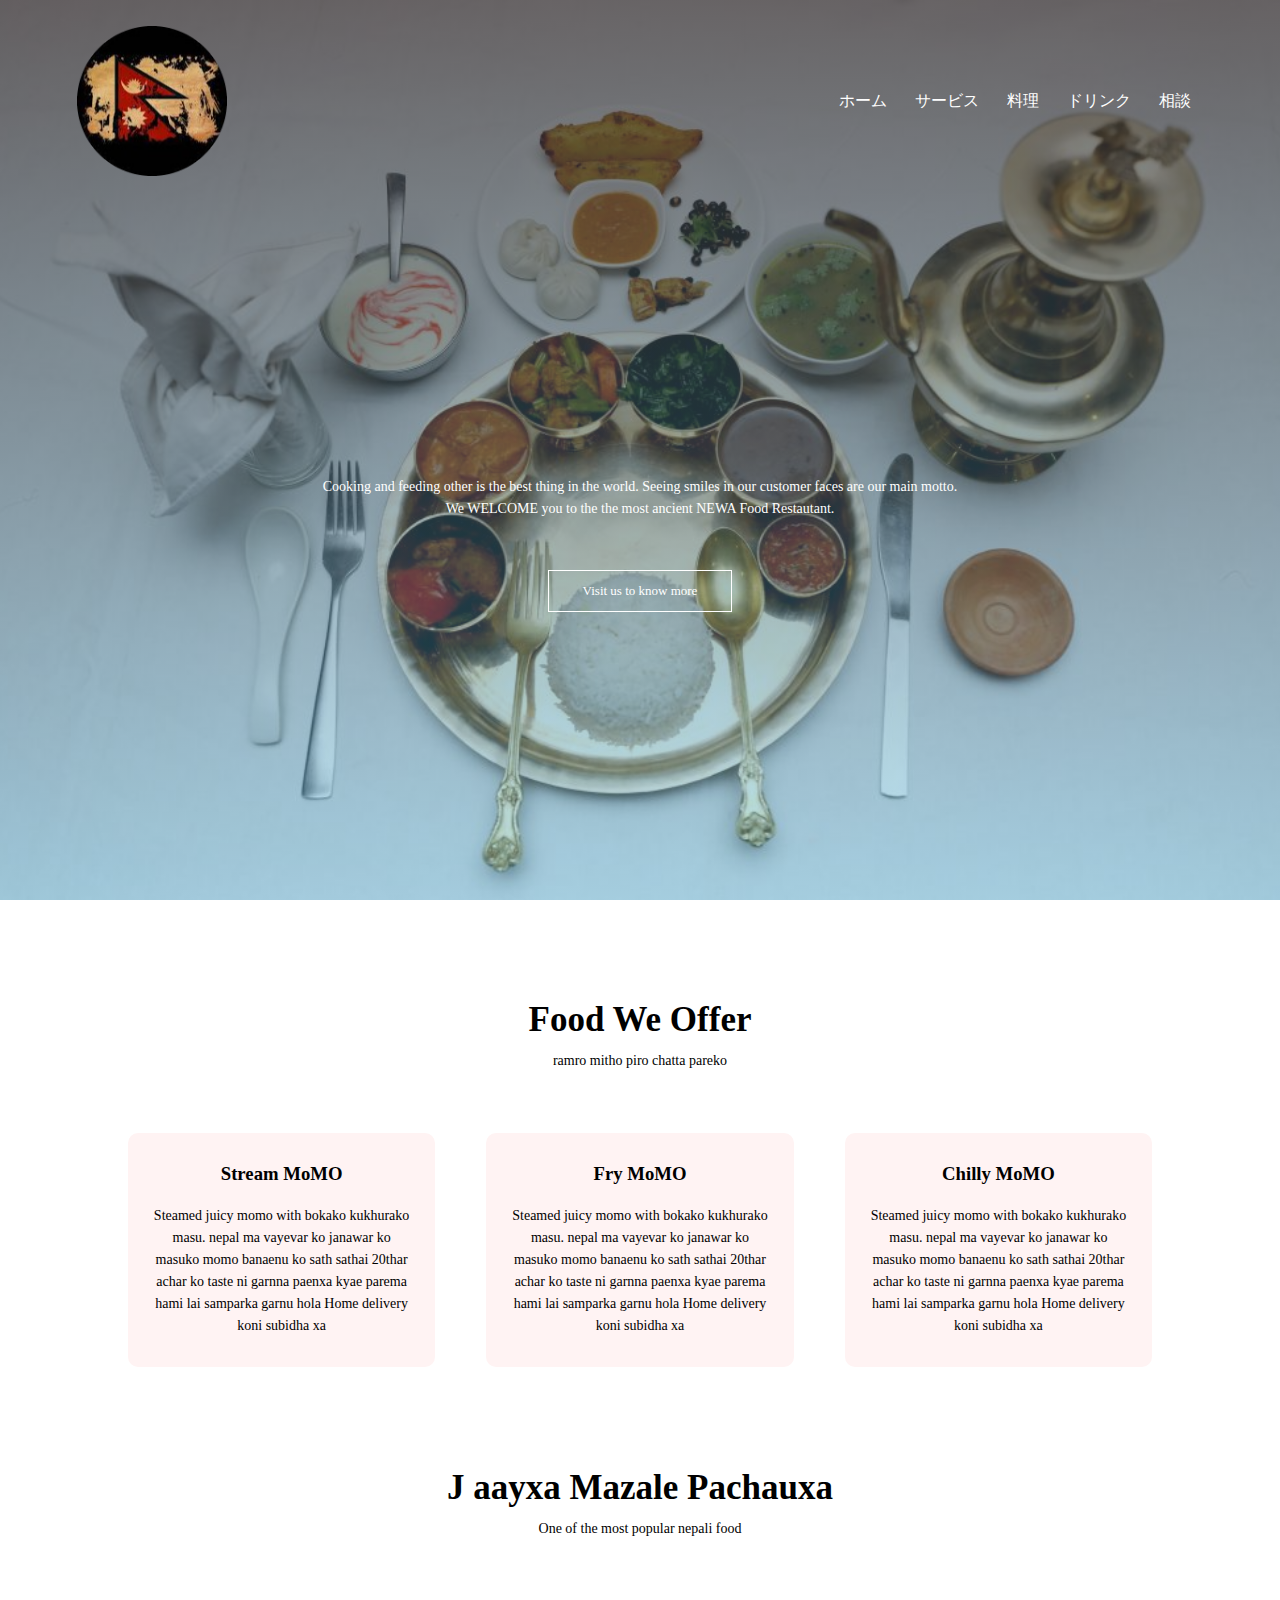
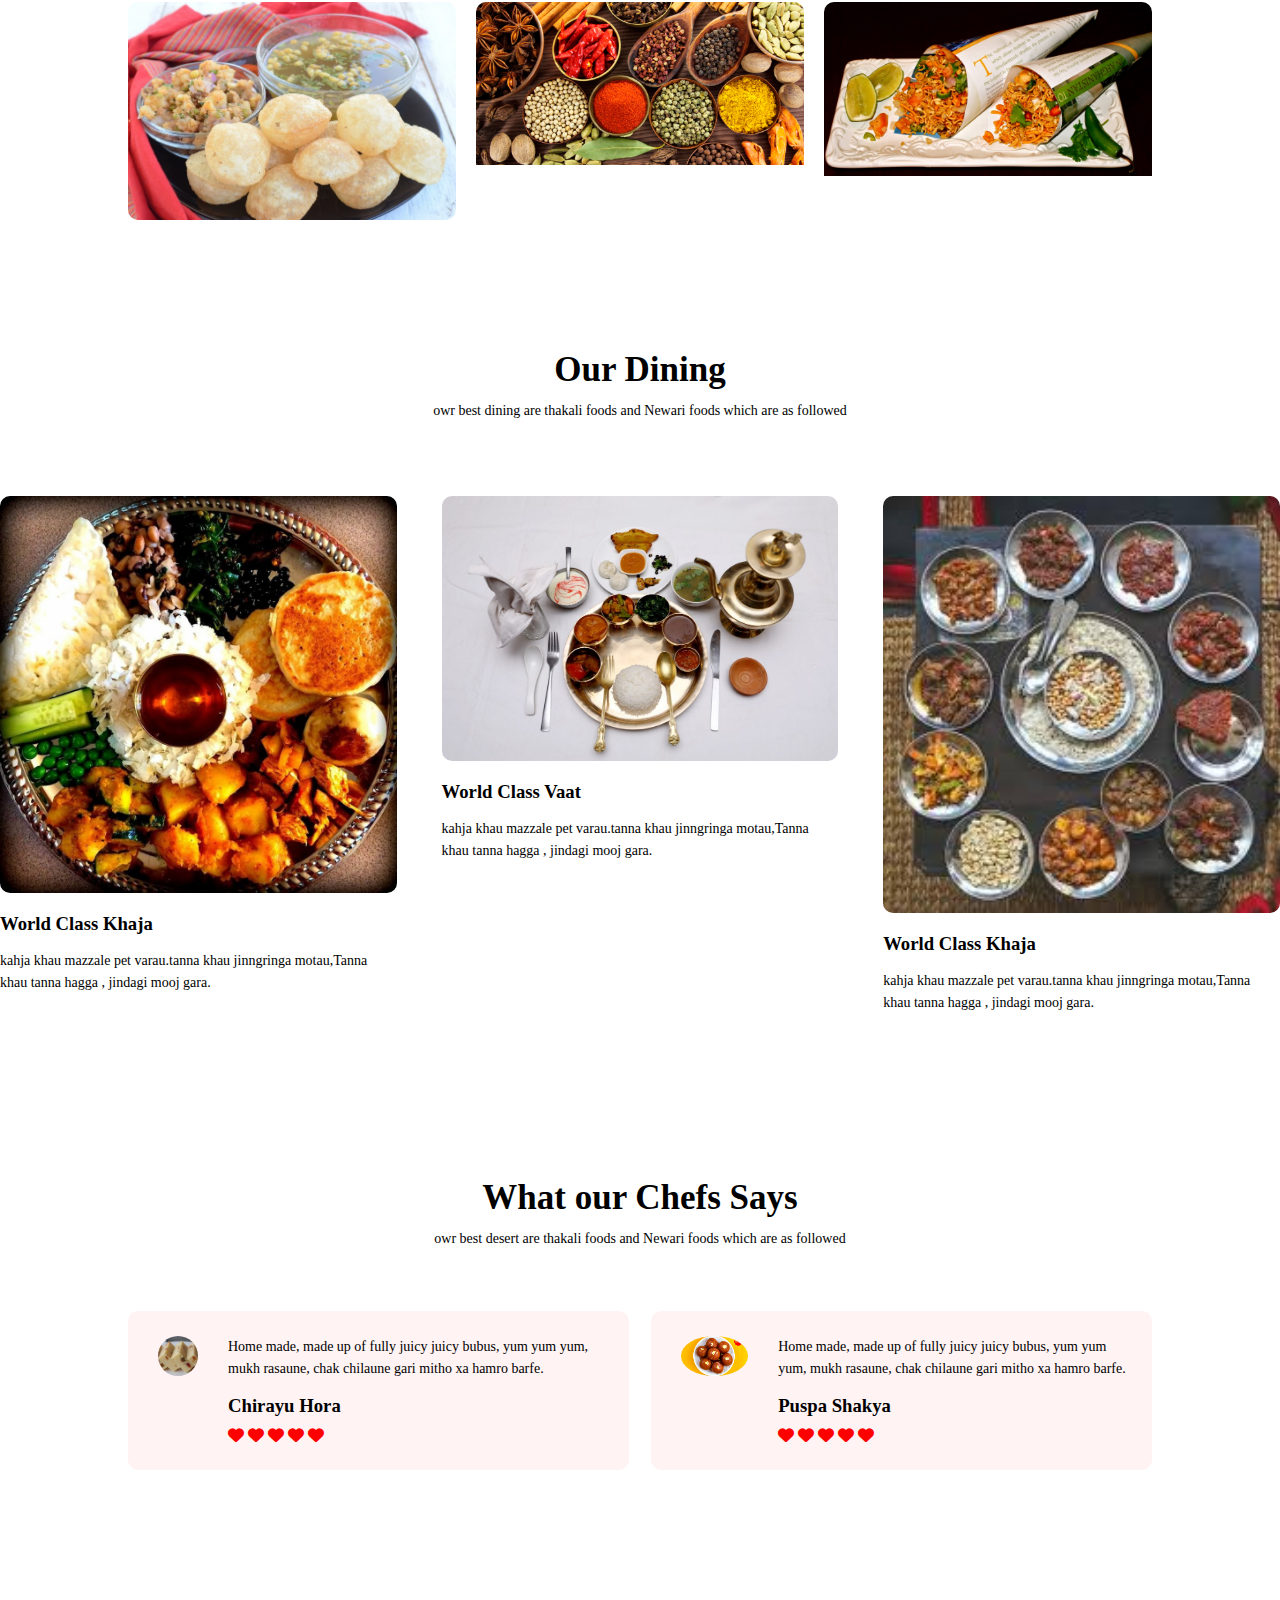
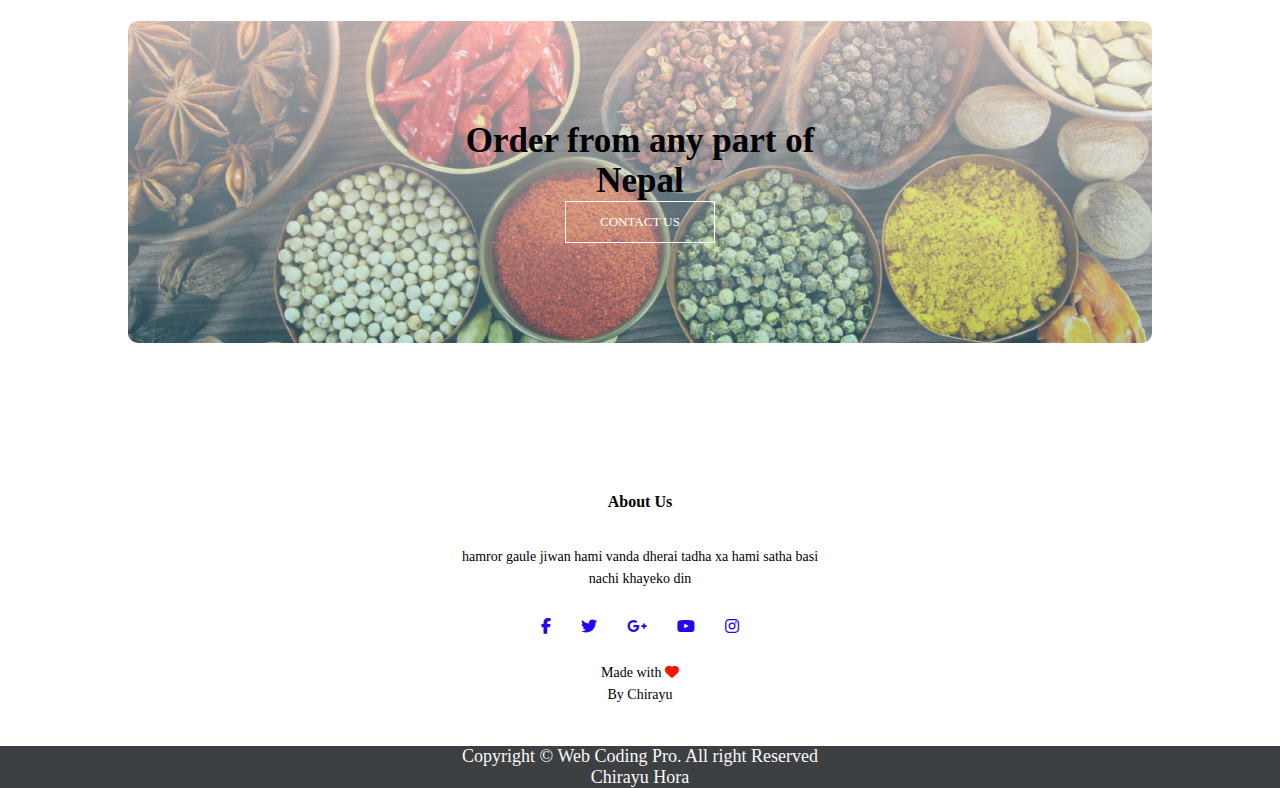
==== index.html @ 103943e0 "Add files via upload" ====
<!DOCTYPE html>
<html>
   <head>
    <meta name="viewport" content="with=device-width,initial-scale=1.0">
    <title>レストラン</title>
    <link rel ="stylesheet" href="style.css">
    <link rel="preconnect" href="https://fonts.googleapis.com">
    <link rel="preconnect" href="https://fonts.gstatic.com" crossorigin>
    <link href="https://fonts.googleapis.com/css2?family=Alumni+Sans+Collegiate+One&family
    =Dancing+Script:wght@400;700&family=DynaPuff:wght@400;700&di
    splay=swap" rel="stylesheet"> 

    <link rel="stylesheet" href="https://cdnjs.cloudflare.com/ajax/libs/font-awesome/6.1.2/css/all.min.css">
</head>
<body>
    <section class="header">
        <nav>
            <a href="index.html">
                <img src ="images/111.png"></a>
                <div class ="nav-links" id="navLinks">
                <i class="fa fa-times" onclick="hideMenu()"></i>  
                    <ul>
                    <li><a href="index.html">ホーム</a></li>
                    <li><a href="service.html">サービス</a></li>
                    <li><a href="foods.html">料理</a></li>
                    <li><a href="drinks.html">ドリンク</a></li>
                    <li><a href="contact.html">相談</a></li>
                    </ul>

                </div>
                <i class="fa fa-bars" onclick="showMenu()"></i>
        </nav>
<div class="text-box">
    <h1>ネパールの最高ダイニング<span></span></h1>
    <h1>&emsp;&emsp; MISTRO屋<span></span></h1>
    <p>Cooking and feeding other is the best thing in the world.
        Seeing smiles in our customer faces are our main motto.
        <br> We WELCOME you to the the most ancient NEWA Food Restautant.
    </p>    
        <a href="contact.html"class="hero-btn">Visit us to know more</a>
    
     </section>
<!---------Food we offer------------>
    <section class = "foodweoffer">
        <h1>Food We Offer</h1>
        <p>ramro mitho piro chatta pareko</p>

        <div class="row">
            <div class="momo">
                <h3>Stream MoMO</h3>
                <p>Steamed juicy momo with bokako kukhurako masu. nepal ma vayevar ko 
                    janawar ko masuko momo banaenu ko sath sathai 20thar achar ko taste ni garnna paenxa
                    kyae parema hami lai samparka garnu hola Home delivery koni subidha xa
                </p>
            </div>
        
            <div class="momo">
                <h3>Fry MoMO</h3>
                <p>Steamed juicy momo with bokako kukhurako masu. nepal ma vayevar ko 
                    janawar ko masuko momo banaenu ko sath sathai 20thar achar ko taste ni garnna paenxa
                    kyae parema hami lai samparka garnu hola Home delivery koni subidha xa
                </p>
            </div>
        
            <div class="momo">
                <h3>Chilly MoMO</h3>
                <p>Steamed juicy momo with bokako kukhurako masu. nepal ma vayevar ko 
                    janawar ko masuko momo banaenu ko sath sathai 20thar achar ko taste ni garnna paenxa
                    kyae parema hami lai samparka garnu hola Home delivery koni subidha xa
                </p>
            </div>
        </div>

    </section>
    <!-------Chowmin----->
    <section class ="Chowmin">
        <h1>J aayxa Mazale Pachauxa</h1>
        <p>One of the most popular nepali food</p>

        <div class="row">
            <div class ="Chowmin-col">
                <img src ="images/panipuri.jpg">
                <div class="layer">
                    <h3>Pani Puri</h3>

                </div>
            </div>
            <div class ="Chowmin-col">
                <img src ="images/spices.jpg">
                <div class="layer">
                    <h3>Ingredients</h3>

                </div>
            </div>
            <div class ="Chowmin-col">
                <img src ="images/chatpat.JPG">
                <div class="layer">
                    <h3>Chatpate</h3>

                </div>
            </div>
        </div>

    </section>
<!-------Dinner------>
<section class="Dinner">
   <h1>Our Dining</h1>
   <p>owr best dining are thakali foods and Newari foods which are as followed</p>
   
   <div class="row">
    <div class="Dinner-col">
        <img src="images/khaja.jpg">
        <h3>World Class Khaja</h3>
        <p>kahja khau mazzale pet varau.tanna khau jinngringa 
            motau,Tanna khau tanna hagga , jindagi mooj gara.</p>
     </div>
     <div class="Dinner-col">
        <img src="images/1.jpg">
        <h3>World Class Vaat</h3>
        <p>kahja khau mazzale pet varau.tanna khau jinngringa 
            motau,Tanna khau tanna hagga , jindagi mooj gara.</p>
     </div>
     <div class="Dinner-col">
        <img src="images/newariset.jpg">
        <h3>World Class Khaja</h3>
        <p>kahja khau mazzale pet varau.tanna khau jinngringa 
            motau,Tanna khau tanna hagga , jindagi mooj gara.</p>
     </div>
   </div>
</section>
<!------chef---->
<section class="Chef">
    <h1>What our Chefs Says</h1>
    <p>owr best desert are thakali foods and Newari foods which are as followed</p>
     
    <div class="row">
        <div class="Chef-col">
            <img src ="images/barfee.jpeg">
            <div>
                <p>Home made, made up of fully juicy juicy bubus, yum yum yum, mukh
                    rasaune, chak chilaune gari mitho xa hamro barfe.
                </p>
                <h3>Chirayu Hora</h3>
                <i class="fa fa-heart"></i>
                <i class="fa fa-heart"></i>
                <i class="fa fa-heart"></i>
                <i class="fa fa-heart"></i>
                <i class="fa fa-heart"></i>
            </div>
        </div>
            <div class="Chef-col">
                <img src ="images/lamonn.jpg">
                <div>
                    <p>Home made, made up of fully juicy juicy bubus, yum yum yum, mukh
                        rasaune, chak chilaune gari mitho xa hamro barfe.
                    </p>
                    <h3>Puspa Shakya</h3>
                    <i class="fa fa-heart"></i>
                    <i class="fa fa-heart"></i>
                    <i class="fa fa-heart"></i>
                    <i class="fa fa-heart"></i>
                    <i class="fa fa-heart"></i>
                </div> 
           </div> 

    </div>
</section>

<!---Call to Action----->
<section class="cta">
    <h1>Order from any part of<br> Nepal </h1>
    <a href=""class="hero-btn">CONTACT US</a>

</section>
<!---footer----->
<section class="footer">
    <h4>About Us</h4>
    <p>hamror gaule jiwan hami vanda dherai tadha xa hami satha basi<br> nachi khayeko din
    </p>
    <div class="icons">
    
            <a href="https://www.facebook.com/chirayuh/"> <i class="fab fa-facebook-f"></i></a>
            <a href="https://twitter.com/Chirayu9841"> <i class="fab fa-twitter"></i></a>
            <a href="https://www.facebook.com/chirayuh/"> <i class="fab fa-google-plus-g"> </i></a>
            <a href="https://www.youtube.com/channel/UCudyOXUIsmxEeYzGshLAMEg"><i class="fab fa-youtube"></i></a>
            <a href="https://www.instagram.com/chirayu_hora/"> <i class="fab fa-instagram"></i></a>
        
    </div>
    <p>Made with <i class="fa fa-heart"></i><b><br>By Chirayu</b></p>
</section>
<div class="end">
    Copyright &copy; Web Coding Pro. All right Reserved<br>Chirayu Hora
</div>


<!-------JavaScript for toggle menu------->
    <script>
        var navLinks = document.getElementById("navLinks");
        function showMenu(){
            navLinks.style.right = "0";
        }
        function hideMenu(){
            navLinks.style.right = "-200px";
        }
    </script>
</body>
</html>
---- style.css ----
*{

    margin: 0;
    padding: 0;
   
    font-family: 'Dancing Script', cursive;
}
.header{
    min-height: 100vh;
    width: 100%;
    background-image: linear-gradient(
        rgba(53, 48, 48, 0.7),rgba(77, 191, 229, 0.359)),url(images/1.jpg);
        background-position: center;
        background-size: cover;
        position: relative;
}
nav{
    display: flex;
    padding: 2% 6%;
    justify-content: space-between;
    align-items: center;
}
nav img{
    width: 150px;
}
.nav-links{
    flex: 1;
    text-align: right;
}
.nav-links ul li{
    list-style: square;
    display: inline-block;
    padding: 8px 12px;
    position: relative;
}
.nav-links ul li a{  
     color: #fff;
     text-decoration: none;
     font-size: 16px;
}
.nav-links ul li::after{
    content: "";
    width:0%;
    height: 2px;
    background: #eee8e8;
    display: block;
    margin: auto;
    transition: 0.5s;
}
.nav-links ul li:hover::after{
    width:100%;
}
.text-box{
    width:90%;
    color:rgb(234, 32, 32);
    position: absolute;
    top:50%;
    left:50%;
    transform: translate(-50%,-50%);
    text-align: center;
}
.text-box h1{
    top: 50%;
    left: 30%;
    width: 90%;
    height: 10%;
    width: fit-content;
    font-size:62px;
    color:transparent;
    position: relative;
    animation:text_reavel .5s ease forwards;
    animation-delay: 1.7s;
}
.text-box h1 span{
    position: absolute;
    top: 50%;
    left: 100%;
    width: 90;
    height: 100%;
    transform: translate(-50%,-50%);
    background-color: hsl(357, 95%, 50%);
    animation: text_reveal_box 1s ease;
    animation-delay: 0.5s;
}

@keyframes text_reveal_box{
    50%{
        width:100%;
        left:0;
    }
    100%{
        width:0;
        left: 100%
    }
}
@keyframes text_reavel{
    100%{
        color:white;
    }
}

.text-box p{
    margin: 10px 0 40px;
    font-size: 14px;
    color:#fff;
}
.hero-btn{
    display: inline-block;
    text-decoration: none;
    color: #fff;
    border: 1px solid #fff;
    padding: 12px 34px;
    font-size:13px;
    background:transparent;
    position:relative;
    cursor: pointer;
}
.hero-btn:hover{
    border:1px solid;
    background-color: #f61303;
    transition: 0.5s;
}
nav .fa{
    display:none;
}
@media(max-width: 700px){
    .text-box h1{
        font-size:20px;
    }
    .nav-links ul li{
        display: block;
    }
    .nav-links{
        position: absolute;
        background: #3c4042;
        height:100vh;
        width:200px;
        top:0;
        right:-200px;
        text-align:left;
        z-index:2;
        transition: 1s;
    }
 nav .fa{
    display: block;
    color:#fff;
    margin:10px;
    font-size:22px;
    cursor: pointer;
 }
 .nav-links ul{
    padding:20px;
 }
}
/*---food we offer---!>*/
.foodweoffer{
    width:80%;
    margin: auto;
    text-align: center;
    padding-top: 100px;
}
h1{
    font-size:35px;
    font-weight:600;
}

p{
    color:rgb(0, 0, 0);
    font-size:14px;
    font-weight: 300;
    line-height: 22px;
    padding: 10px;
}
.row{
    margin-top: 5%;
    display: flex;
    justify-content: space-between;
}
.momo{
    flex-basis:30%;
    background: #fff3f3;
    border-radius:10px;
    margin-bottom:5%;
    padding:20px 12px;
    box-sizing:border-box;
}
h3{
    text-align: center;
    font-weight: 600;
    margin: 10px 0;
}
.momo:hover{
    box-shadow:0 0 20px 0px rgba(1, 1, 1, 1);
}
@media(max-width:700px){
    .row{
        flex-direction: column;
    }
}
.Chowmin{
    width:80%;
    margin:auto;
    text-align: center;
    padding-top: 50px;
}
.Chowmin-col{
    flex-basis:32%;
    border-radius:10px;
    margin-bottom: 30px;
    position:relative;
    overflow: hidden;
}
.Chowmin-col img{
    width:100%;
    display: block;
}
.layer{
    background:transparent;
    height:100%;
    width: 100%;
    position: absolute;
    top: 0;
    left: 0;
    transition:1s;
}
.layer:hover{
    background:rgb(173, 230, 236) ;
}
.layer h3{
    width:100%;
    font-weight: 500;
    color:#fff;
    font-size: 26px;
    bottom:0;
    left:50%;
    transform: translateX(-50%);
    position: absolute;
    opacity:0;
    transition: 0.5s;
}
.layer:hover h3{
    bottom: 49%;
    opacity: 1;

}
/*==Dining*/
.Dinner{
    width: 80;
    text-align: center;
    padding-top: 100px;

}
.Dinner-col{
    flex-basis: 31%;
    border-radius: 10px;
    margin-bottom: 5%;
    text-align: left;
}

.Dinner-col img{
    width: 100%;
    border-radius: 10px;
}
.Dinner-col p{
    padding: 0;
}
.Dinner-col h3{
    margin-top:16px;
    margin-bottom:15px;
    text-align: left;
}
.Chef{
    width: 80%;
    margin:auto;
    padding-top:100px;
    text-align:center;
}
.Chef-col{
    flex-basis: 44%;
    border-radius: 10px;
    margin-bottom: 5%;
    text-align: left;
    background:#fff3f3;
    padding:25px;
    cursor:pointer;
    display:flex;
}
.Chef-col img{
    height: 40px;
    margin-left: 5px;
    margin-right: 30px;
    border-radius: 50%;
}

.Chef-col p{
    padding:0;
}
.Chef-col h3{
   margin-top: 15px;
   text-align: left;
}
.Chef-col .fa{
  color: red;
}
@media(max-width:700px){
    .Chef-col img{
        margin-left:0px;
        margin-right: 10px;
    
}
}
/*call to action----*/
.cta{
    margin:100px auto;
    width: 80%;
    background-image: linear-gradient(rgba(249, 242, 242, 0.7),rgba(77, 191, 229, 0.359)),url(images/spices.jpg);
    background-position: center;
    background-size: cover;
    border-radius: 10px;
    text-align: center;
    padding:100px 0;
}
.cta hr{
    color: #fff;
    margin-bottom: 40px;
    padding:0;

}
@media(max-width:700px){
    .cta h1{
        font-size:24px;
    }
}
/*------------footter------*/
.footer{
    width:100%;
    text-align:center;
    padding:30px 0;
}
.footer h4{
    margin-bottom: 25px;
    margin-top:20px;
    font-weight:600;
}
.icons .fab{
   color:#2506f2;
   margin:0 13px;
   cursor: pointer;
   padding: 18px 0;
}
.fa-heart{
    color:#f61303;
}
.end{
    width:100%;
    text-align:center;
    font-size: 18px;
    color:#fdf8f8;
    background-color: #3c4042;

}
/*-----------------------------------SERVICES-------------------------------------*/


.service{
    min-height: 100vh;
    width: 100%;
    background-image: linear-gradient(
        rgb(53, 48, 48, 0.7),rgba(77, 191, 229, 0.359)),url(images/spices3.jpg);
        background-position: center;
        background-size: cover;
        position: relative;
}
/*-----------------------------------CONTACT-------------------------------------*/
.contact{
min-height: 100vh;
width: 100%;
background-image: linear-gradient(
    rgba(53, 48, 48, 0.7),rgba(77, 191, 229, 0.359)),url(images/sweet\ set.jpg);
    background-position: center;
    background-size: cover;
    position: relative;
}
/*-----------------------------------CONTACT-------------------------------------*/
.drinks{
    min-height: 100vh;
    width: 100%;
    background-image: linear-gradient(
        rgba(53, 48, 48, 0.7),rgba(77, 191, 229, 0.359)),url(images/raksi.jpeg);
        background-position: center;
        background-size: cover;
        position: relative;
    }
    /*-----------------------------------CONTACT-------------------------------------*/
.food{
    min-height: 100vh;
    width: 100%;
    background-image: linear-gradient(
        rgba(53, 48, 48, 0.7),rgba(77, 191, 229, 0.359)),url(images/kha.jpeg);
        background-position: center;
        background-size: cover;
        position: relative;
    }
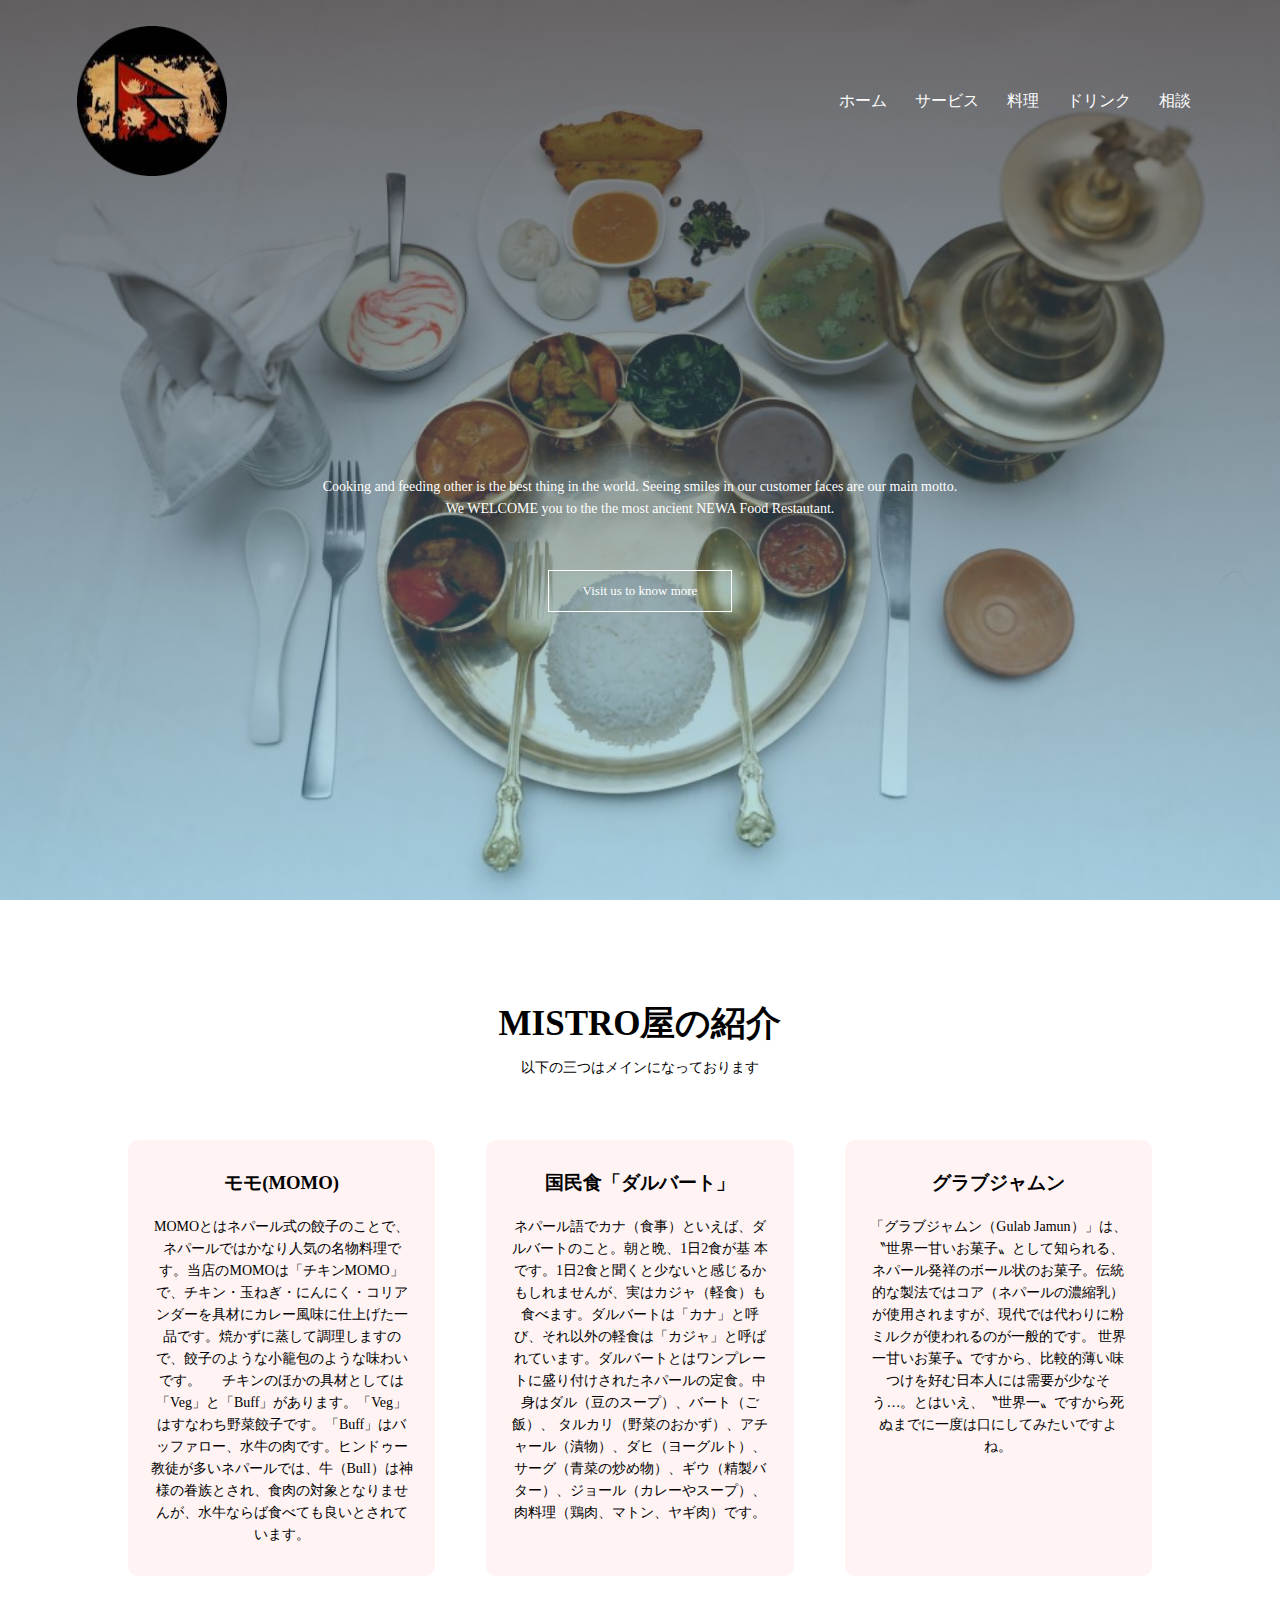
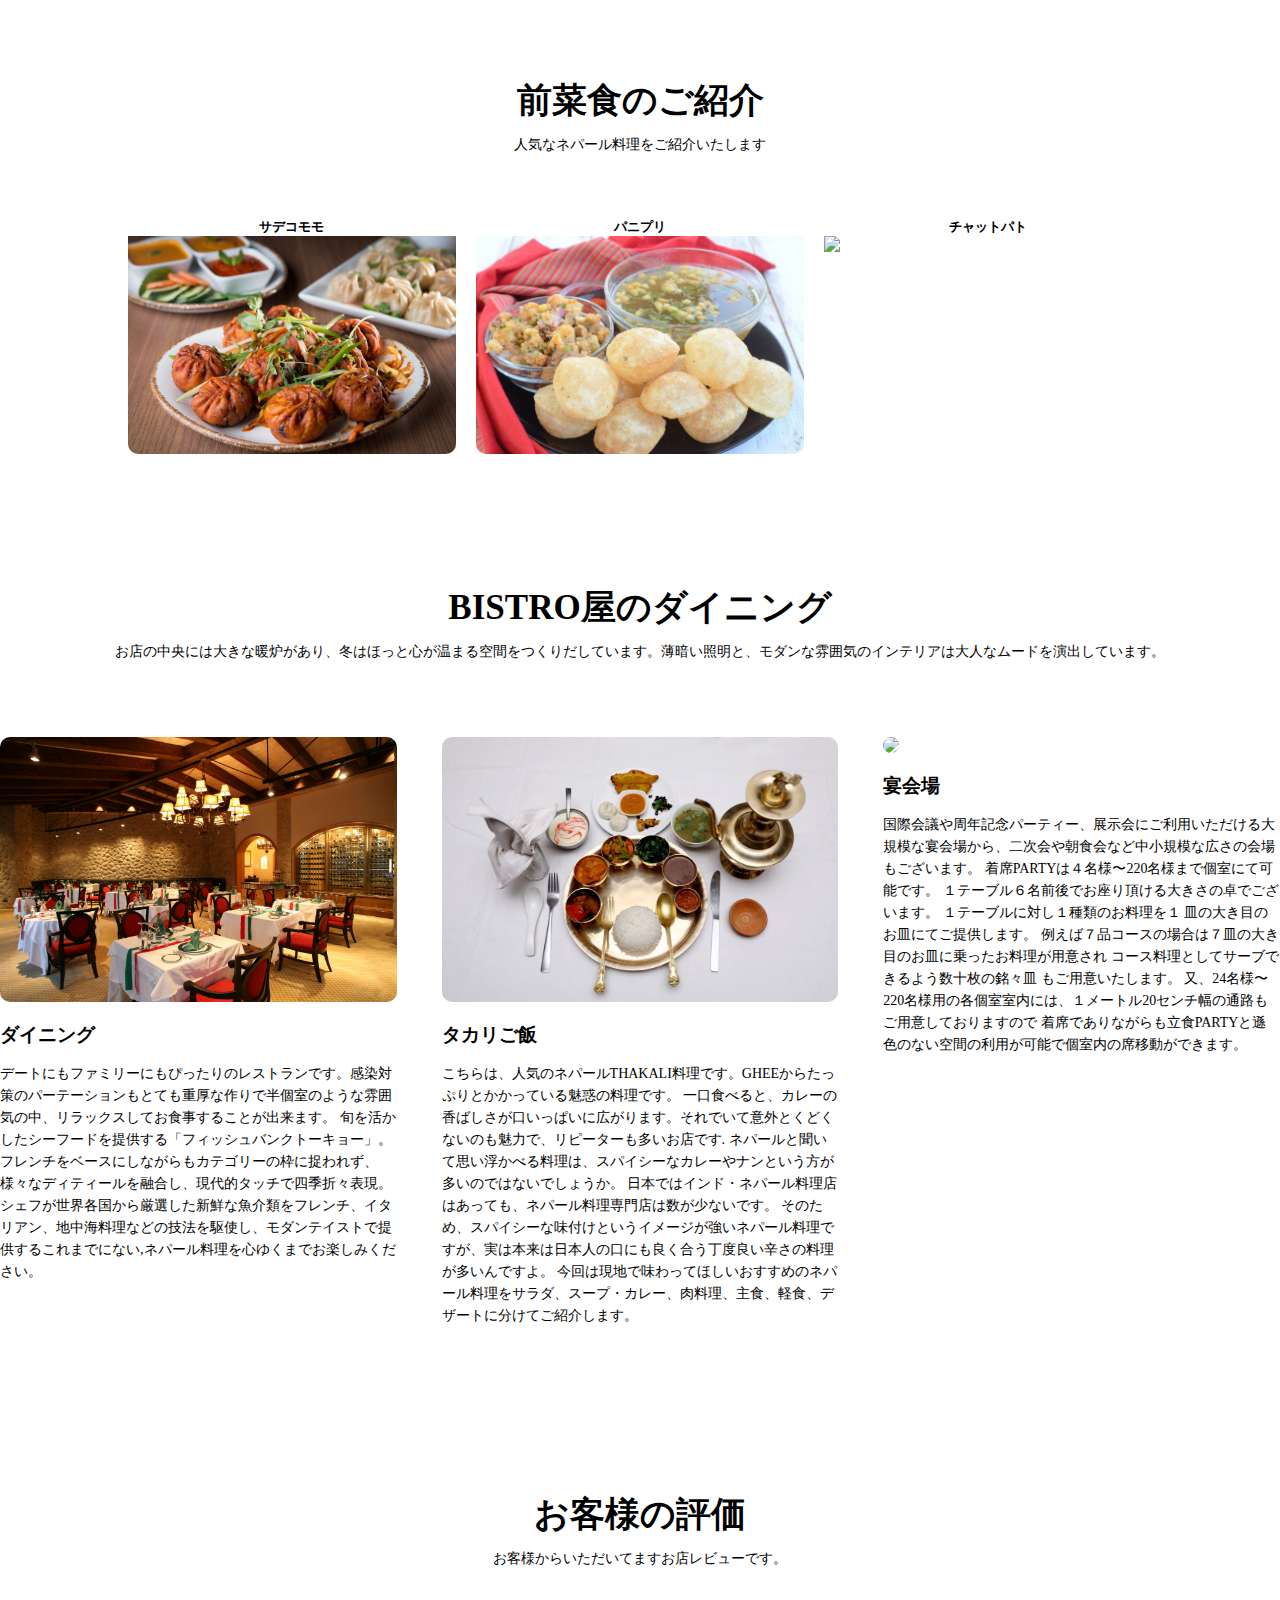
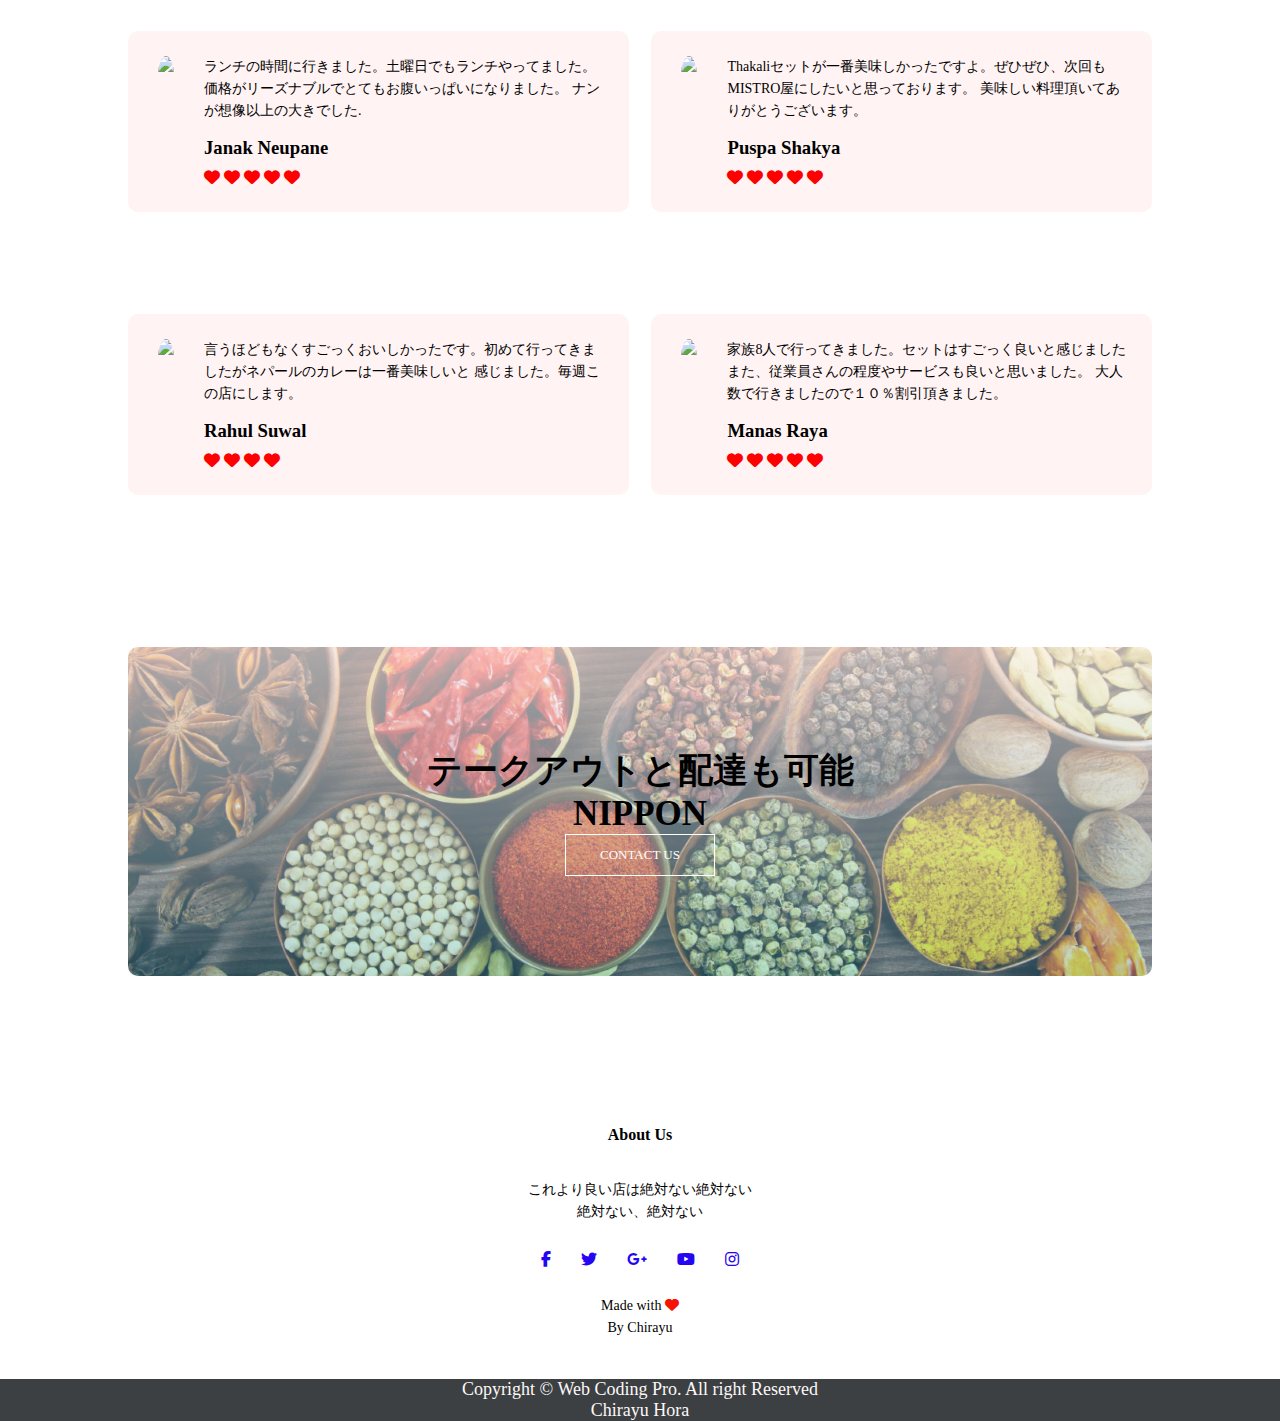
==== commit 1bc8d289: "Update index.html" ====
--- a/index.html
+++ b/index.html
@@ -42,31 +42,30 @@
      </section>
 <!---------Food we offer------------>
     <section class = "foodweoffer">
-        <h1>Food We Offer</h1>
-        <p>ramro mitho piro chatta pareko</p>
+        <h1>MISTRO屋の紹介</h1>
+        <p>以下の三つはメインになっております</p>
 
         <div class="row">
             <div class="momo">
-                <h3>Stream MoMO</h3>
-                <p>Steamed juicy momo with bokako kukhurako masu. nepal ma vayevar ko 
-                    janawar ko masuko momo banaenu ko sath sathai 20thar achar ko taste ni garnna paenxa
-                    kyae parema hami lai samparka garnu hola Home delivery koni subidha xa
+                <h3>モモ(MOMO)</h3>
+                <p>MOMOとはネパール式の餃子のことで、ネパールではかなり人気の名物料理です。当店のMOMOは「チキンMOMO」で、チキン・玉ねぎ・にんにく・コリアンダーを具材にカレー風味に仕上げた一品です。焼かずに蒸して調理しますので、餃子のような小籠包のような味わいです。
+　
+                    チキンのほかの具材としては「Veg」と「Buff」があります。「Veg」はすなわち野菜餃子です。「Buff」はバッファロー、水牛の肉です。ヒンドゥー教徒が多いネパールでは、牛（Bull）は神様の眷族とされ、食肉の対象となりませんが、水牛ならば食べても良いとされています。
                 </p>
             </div>
         
             <div class="momo">
-                <h3>Fry MoMO</h3>
-                <p>Steamed juicy momo with bokako kukhurako masu. nepal ma vayevar ko 
-                    janawar ko masuko momo banaenu ko sath sathai 20thar achar ko taste ni garnna paenxa
-                    kyae parema hami lai samparka garnu hola Home delivery koni subidha xa
+                <h3>国民食「ダルバート」</h3>
+                <p>ネパール語でカナ（食事）といえば、ダルバートのこと。朝と晩、1日2食が基
+                    本です。1日2食と聞くと少ないと感じるかもしれませんが、実はカジャ（軽食）も食べます。ダルバートは「カナ」と呼び、それ以外の軽食は「カジャ」と呼ばれています。ダルバートとはワンプレートに盛り付けされたネパールの定食。中身はダル（豆のスープ）、バート（ご飯）、
+                    タルカリ（野菜のおかず）、アチャール（漬物）、ダヒ（ヨーグルト）、サーグ（青菜の炒め物）、ギウ（精製バター）、ジョール（カレーやスープ）、肉料理（鶏肉、マトン、ヤギ肉）です。
                 </p>
             </div>
         
             <div class="momo">
-                <h3>Chilly MoMO</h3>
-                <p>Steamed juicy momo with bokako kukhurako masu. nepal ma vayevar ko 
-                    janawar ko masuko momo banaenu ko sath sathai 20thar achar ko taste ni garnna paenxa
-                    kyae parema hami lai samparka garnu hola Home delivery koni subidha xa
+                <h3>グラブジャムン</h3>
+                <p>「グラブジャムン（Gulab Jamun）」は、〝世界一甘いお菓子〟として知られる、ネパール発祥のボール状のお菓子。伝統的な製法ではコア（ネパールの濃縮乳）が使用されますが、現代では代わりに粉ミルクが使われるのが一般的です。
+                    世界一甘いお菓子〟ですから、比較的薄い味つけを好む日本人には需要が少なそう…。とはいえ、〝世界一〟ですから死ぬまでに一度は口にしてみたいですよね。
                 </p>
             </div>
         </div>
@@ -74,28 +73,31 @@
     </section>
     <!-------Chowmin----->
     <section class ="Chowmin">
-        <h1>J aayxa Mazale Pachauxa</h1>
-        <p>One of the most popular nepali food</p>
+        <h1>前菜食のご紹介</h1>
+        <p>人気なネパール料理をご紹介いたします</p>
 
         <div class="row">
             <div class ="Chowmin-col">
+                <h5>サデコモモ</h5>
+                <img src ="images/momofry.jpg">
+                <div class="layer">
+                    <h3>サデコモモ</h3>
+                    
+                </div>
+            </div>
+            <div class ="Chowmin-col">
+                <h5>パニプリ</h5>
                 <img src ="images/panipuri.jpg">
                 <div class="layer">
-                    <h3>Pani Puri</h3>
+                    <h3>パニプリ</h3>
 
                 </div>
             </div>
             <div class ="Chowmin-col">
-                <img src ="images/spices.jpg">
+                <h5>チャットパト</h5>
+                <img src ="images/chacha.jpg">
                 <div class="layer">
-                    <h3>Ingredients</h3>
-
-                </div>
-            </div>
-            <div class ="Chowmin-col">
-                <img src ="images/chatpat.JPG">
-                <div class="layer">
-                    <h3>Chatpate</h3>
+                    <h3>チャットパト</h3>
 
                 </div>
             </div>
@@ -104,43 +106,52 @@
     </section>
 <!-------Dinner------>
 <section class="Dinner">
-   <h1>Our Dining</h1>
-   <p>owr best dining are thakali foods and Newari foods which are as followed</p>
+   <h1>BISTRO屋のダイニング</h1>
+   <p>お店の中央には大きな暖炉があり、冬はほっと心が温まる空間をつくりだしています。薄暗い照明と、モダンな雰囲気のインテリアは大人なムードを演出しています。</p>
    
    <div class="row">
     <div class="Dinner-col">
-        <img src="images/khaja.jpg">
-        <h3>World Class Khaja</h3>
-        <p>kahja khau mazzale pet varau.tanna khau jinngringa 
-            motau,Tanna khau tanna hagga , jindagi mooj gara.</p>
+        <img src="images/serv.jpg">
+        <h3>ダイニング</h3>
+        <p>デートにもファミリーにもぴったりのレストランです。感染対策のパーテーションもとても重厚な作りで半個室のような雰囲気の中、リラックスしてお食事することが出来ます。
+            旬を活かしたシーフードを提供する「フィッシュバンクトーキョー」。フレンチをベースにしながらもカテゴリーの枠に捉われず、様々なディティールを融合し、現代的タッチで四季折々表現。
+            シェフが世界各国から厳選した新鮮な魚介類をフレンチ、イタリアン、地中海料理などの技法を駆使し、モダンテイストで提供するこれまでにない,ネパール料理を心ゆくまでお楽しみください。
+        </p>
      </div>
      <div class="Dinner-col">
         <img src="images/1.jpg">
-        <h3>World Class Vaat</h3>
-        <p>kahja khau mazzale pet varau.tanna khau jinngringa 
-            motau,Tanna khau tanna hagga , jindagi mooj gara.</p>
+        <h3>タカリご飯</h3>
+        <p>こちらは、人気のネパールTHAKALI料理です。GHEEからたっぷりとかかっている魅惑の料理です。
+            一口食べると、カレーの香ばしさが口いっぱいに広がります。それでいて意外とくどくないのも魅力で、リピーターも多いお店です.
+            ネパールと聞いて思い浮かべる料理は、スパイシーなカレーやナンという方が多いのではないでしょうか。
+
+            日本ではインド・ネパール料理店はあっても、ネパール料理専門店は数が少ないです。
+            そのため、スパイシーな味付けというイメージが強いネパール料理ですが、実は本来は日本人の口にも良く合う丁度良い辛さの料理が多いんですよ。
+            今回は現地で味わってほしいおすすめのネパール料理をサラダ、スープ・カレー、肉料理、主食、軽食、デザートに分けてご紹介します。</p>
      </div>
      <div class="Dinner-col">
-        <img src="images/newariset.jpg">
-        <h3>World Class Khaja</h3>
-        <p>kahja khau mazzale pet varau.tanna khau jinngringa 
-            motau,Tanna khau tanna hagga , jindagi mooj gara.</p>
+        <img src="images/enkai.jpg">
+        <h3>宴会場</h3>
+        <p>国際会議や周年記念パーティー、展示会にご利用いただける大規模な宴会場から、二次会や朝食会など中小規模な広さの会場もございます。
+            着席PARTYは４名様〜220名様まで個室にて可能です。 １テーブル６名前後でお座り頂ける大きさの卓でございます。 １テーブルに対し１種類のお料理を１
+            皿の大き目のお皿にてご提供します。 例えば７品コースの場合は７皿の大き目のお皿に乗ったお料理が用意され コース料理としてサーブできるよう数十枚の銘々皿
+            もご用意いたします。 又、24名様〜220名様用の各個室室内には、１メートル20センチ幅の通路もご用意しておりますので 着席でありながらも立食PARTYと遜色のない空間の利用が可能で個室内の席移動ができます。</p>
      </div>
    </div>
 </section>
 <!------chef---->
 <section class="Chef">
-    <h1>What our Chefs Says</h1>
-    <p>owr best desert are thakali foods and Newari foods which are as followed</p>
+    <h1>お客様の評価</h1>
+    <p>お客様からいただいてますお店レビューです。</p>
      
     <div class="row">
         <div class="Chef-col">
-            <img src ="images/barfee.jpeg">
+            <img src ="images/janak.jpg">
             <div>
-                <p>Home made, made up of fully juicy juicy bubus, yum yum yum, mukh
-                    rasaune, chak chilaune gari mitho xa hamro barfe.
-                </p>
-                <h3>Chirayu Hora</h3>
+                <p>ランチの時間に行きました。土曜日でもランチやってました。価格がリーズナブルでとてもお腹いっぱいになりました。
+                    ナンが想像以上の大きでした.
+                </p>
+                <h3>Janak Neupane</h3>
                 <i class="fa fa-heart"></i>
                 <i class="fa fa-heart"></i>
                 <i class="fa fa-heart"></i>
@@ -149,10 +160,10 @@
             </div>
         </div>
             <div class="Chef-col">
-                <img src ="images/lamonn.jpg">
+                <img src ="images/puspa.jpg">
                 <div>
-                    <p>Home made, made up of fully juicy juicy bubus, yum yum yum, mukh
-                        rasaune, chak chilaune gari mitho xa hamro barfe.
+                    <p>Thakaliセットが一番美味しかったですよ。ぜひぜひ、次回もMISTRO屋にしたいと思っております。
+                        美味しい料理頂いてありがとうございます。
                     </p>
                     <h3>Puspa Shakya</h3>
                     <i class="fa fa-heart"></i>
@@ -162,20 +173,50 @@
                     <i class="fa fa-heart"></i>
                 </div> 
            </div> 
+        </div> 
+        <div class="row">
+           <div class="Chef-col">
+            <img src ="images/rahul.jpg">
+            <div>
+                <p>言うほどもなくすごっくおいしかったです。初めて行ってきましたがネパールのカレーは一番美味しいと
+                    感じました。毎週この店にします。
+                </p>
+                <h3>Rahul Suwal</h3>
+                <i class="fa fa-heart"></i>
+                <i class="fa fa-heart"></i>
+                <i class="fa fa-heart"></i>
+                <i class="fa fa-heart"></i>
+                <i class="fa fa-heart-o"></i>
+            </div> 
+       </div> 
+       <div class="Chef-col">
+        <img src ="images/mane.jpg">
+        <div>
+            <p>家族8人で行ってきました。セットはすごっく良いと感じましたまた、従業員さんの程度やサービスも良いと思いました。
+                大人数で行きましたので１０％割引頂きました。
+            </p>
+            <h3>Manas Raya</h3>
+            <i class="fa fa-heart"></i>
+            <i class="fa fa-heart"></i>
+            <i class="fa fa-heart"></i>
+            <i class="fa fa-heart"></i>
+            <i class="fa fa-heart"></i>
+        </div> 
+   </div> 
 
     </div>
 </section>
 
 <!---Call to Action----->
 <section class="cta">
-    <h1>Order from any part of<br> Nepal </h1>
-    <a href=""class="hero-btn">CONTACT US</a>
+    <h1>テークアウトと配達も可能<br> NIPPON </h1>
+    <a href="contact.html"class="hero-btn">CONTACT US</a>
 
 </section>
 <!---footer----->
 <section class="footer">
     <h4>About Us</h4>
-    <p>hamror gaule jiwan hami vanda dherai tadha xa hami satha basi<br> nachi khayeko din
+    <p>これより良い店は絶対ない絶対ない<br> 絶対ない、絶対ない
     </p>
     <div class="icons">
     
@@ -204,4 +245,4 @@
         }
     </script>
 </body>
-</html>+</html>
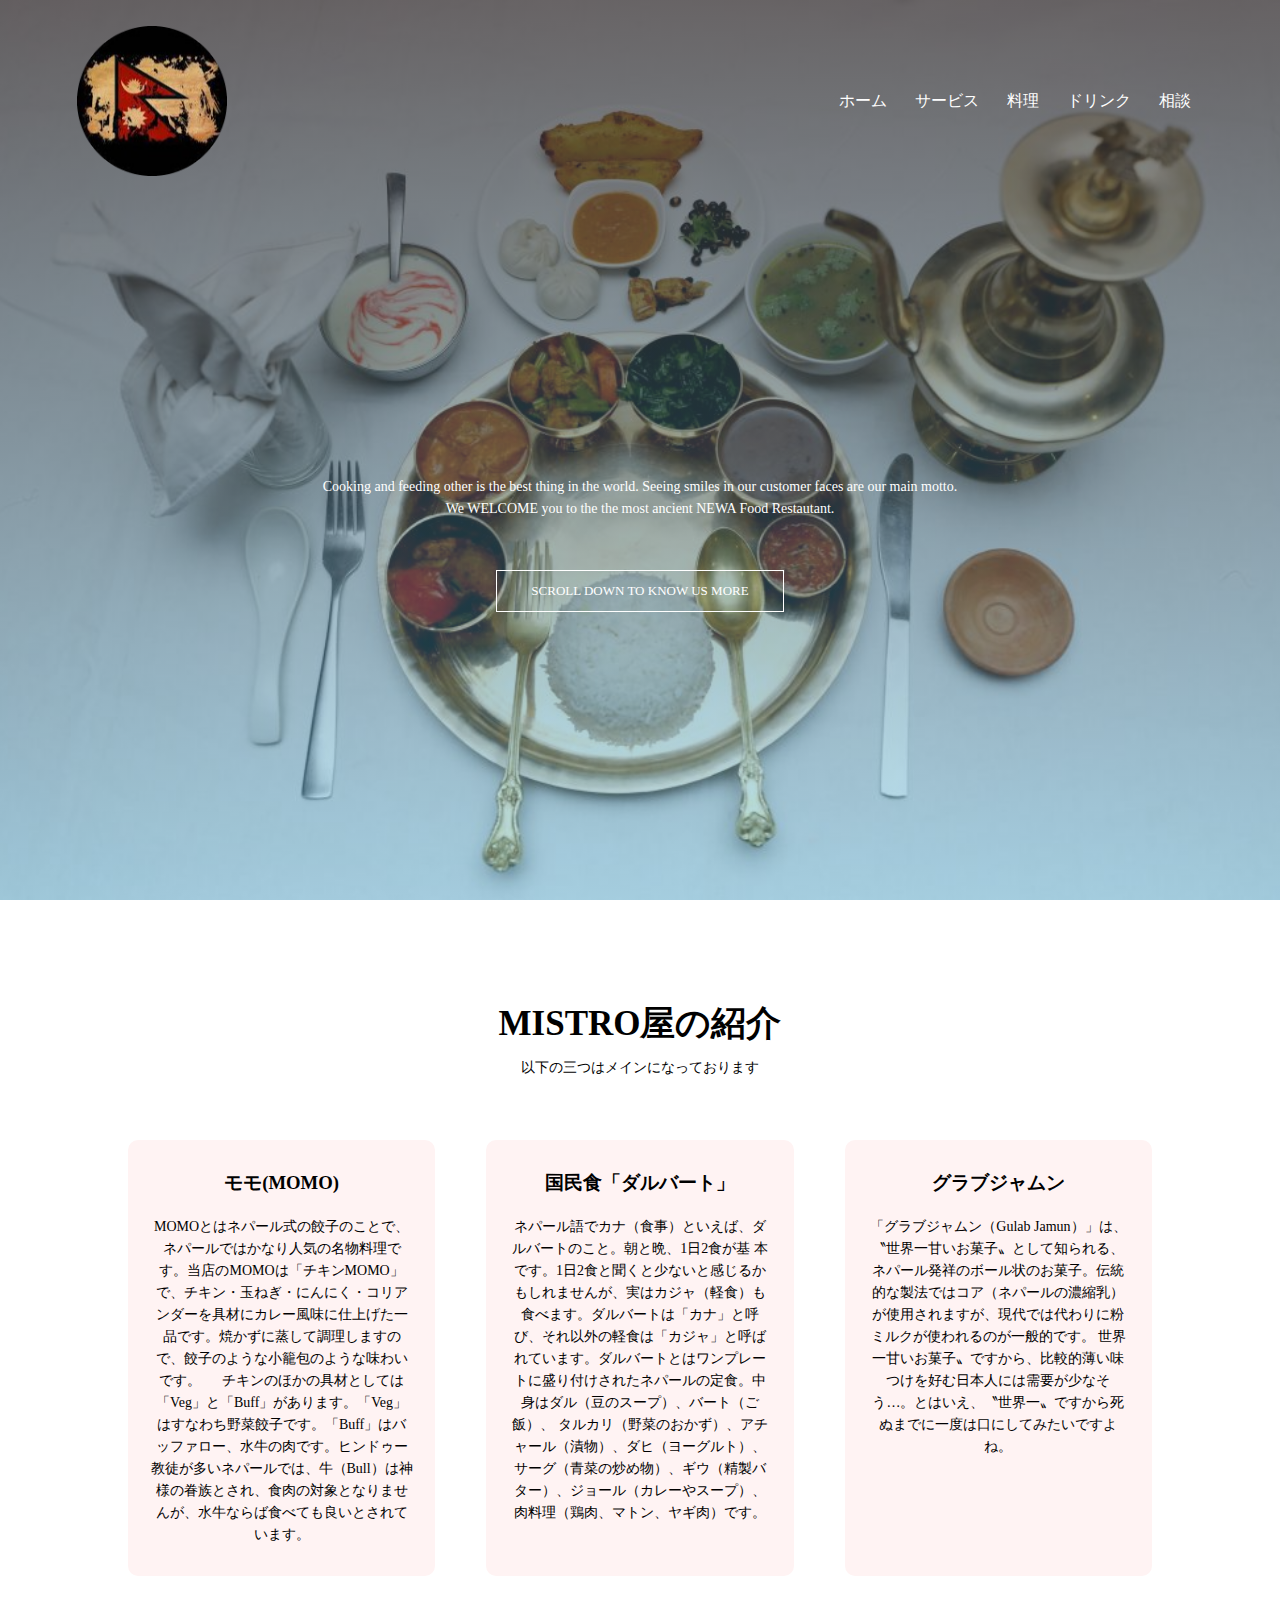
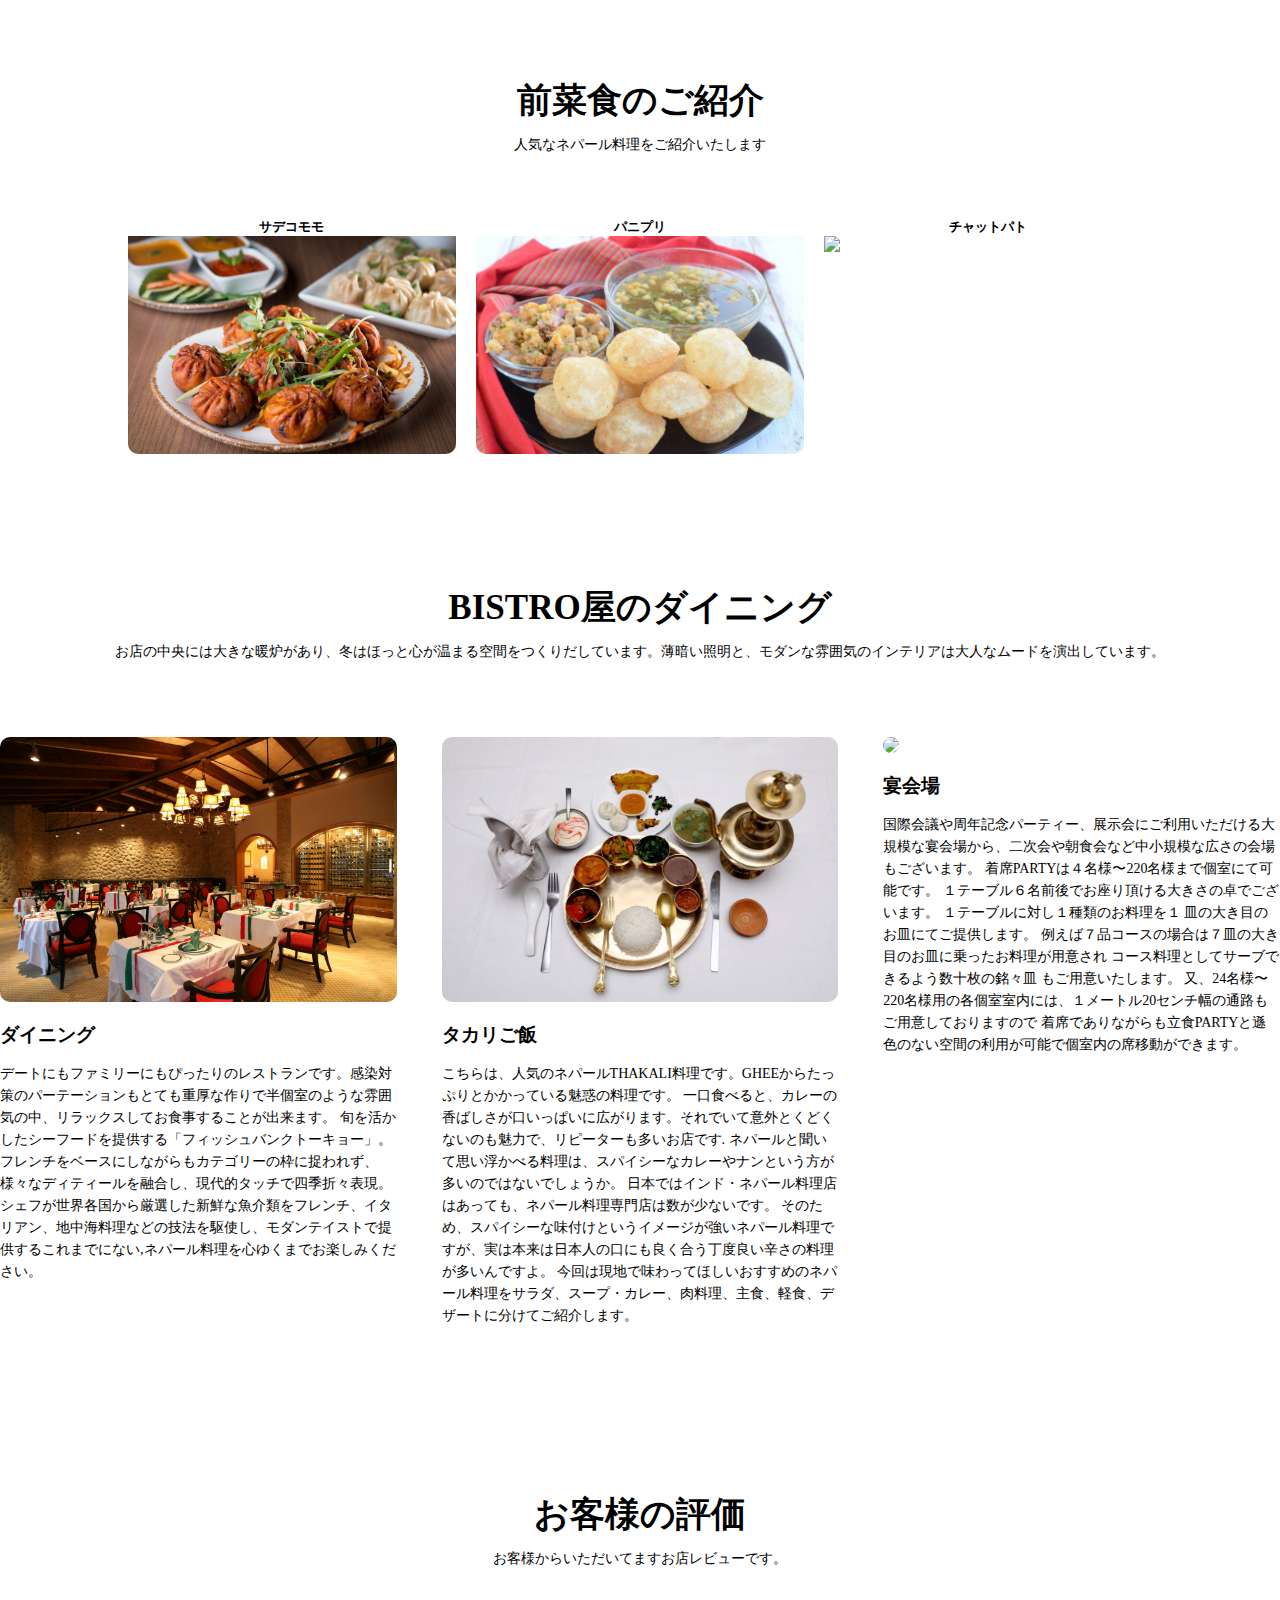
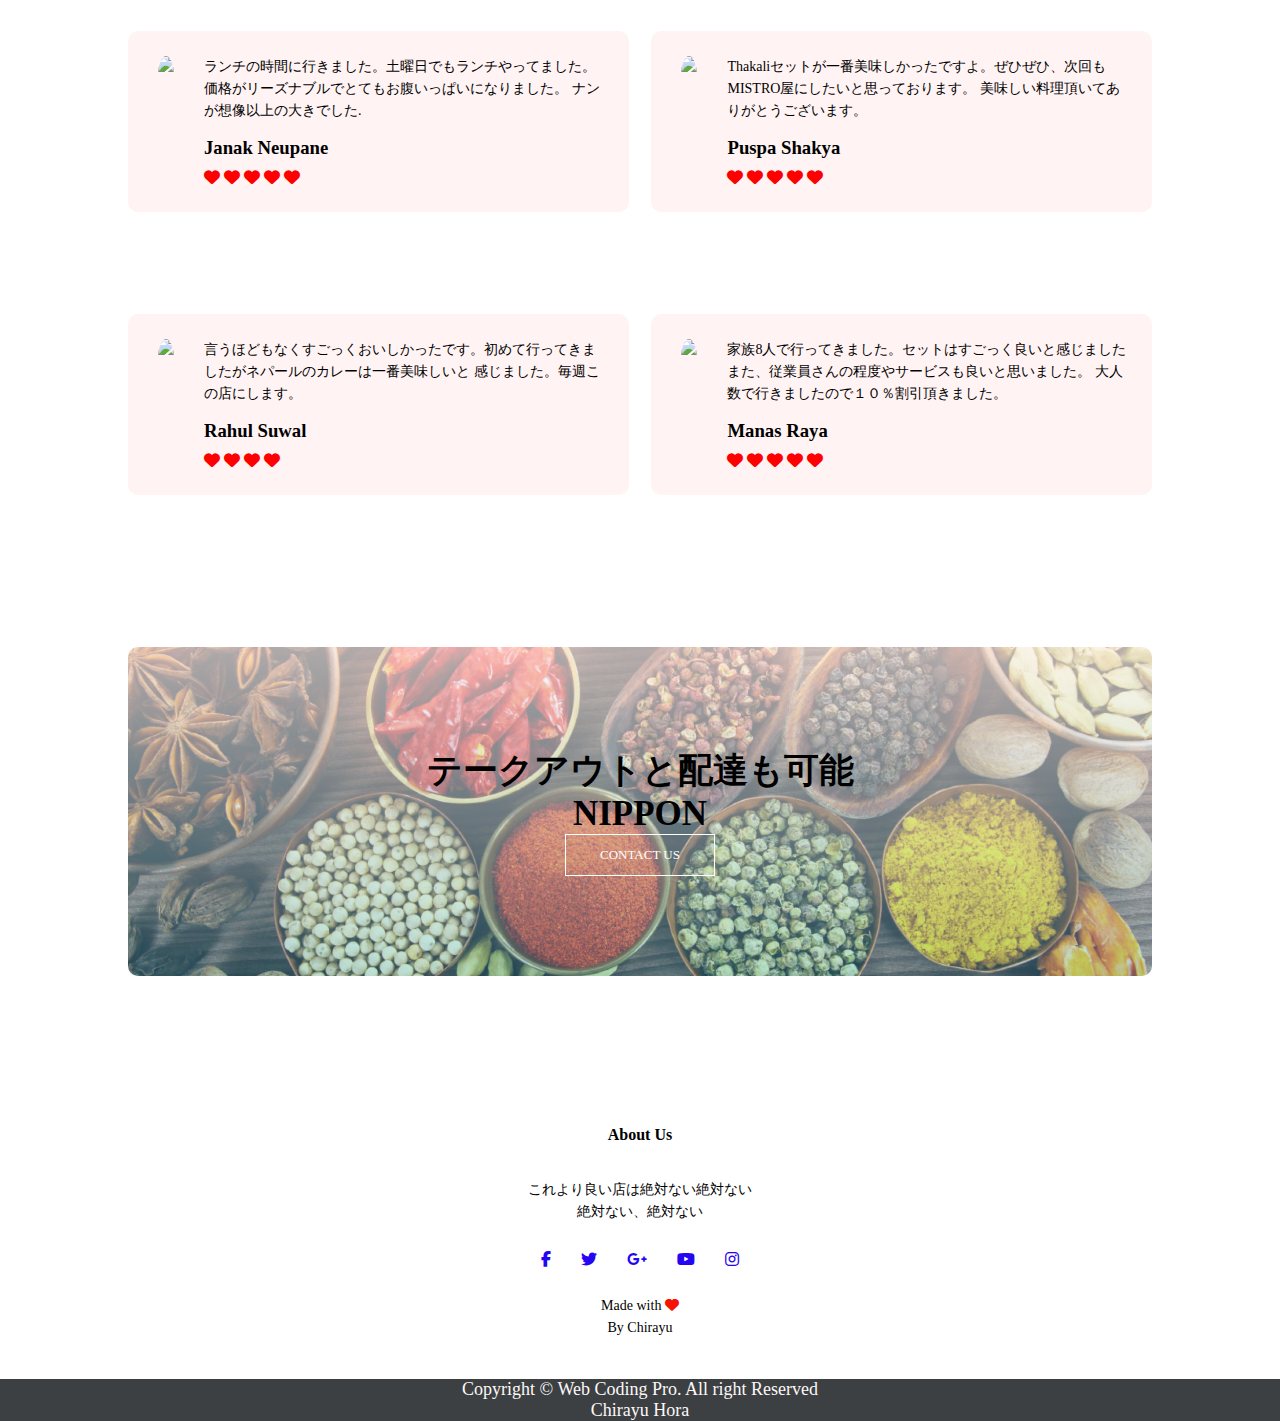
==== commit e3c425f8: "Update index.html" ====
--- a/index.html
+++ b/index.html
@@ -37,7 +37,7 @@
         Seeing smiles in our customer faces are our main motto.
         <br> We WELCOME you to the the most ancient NEWA Food Restautant.
     </p>    
-        <a href="contact.html"class="hero-btn">Visit us to know more</a>
+        <a href="contact.html"class="hero-btn">SCROLL DOWN TO KNOW US MORE</a>
     
      </section>
 <!---------Food we offer------------>
